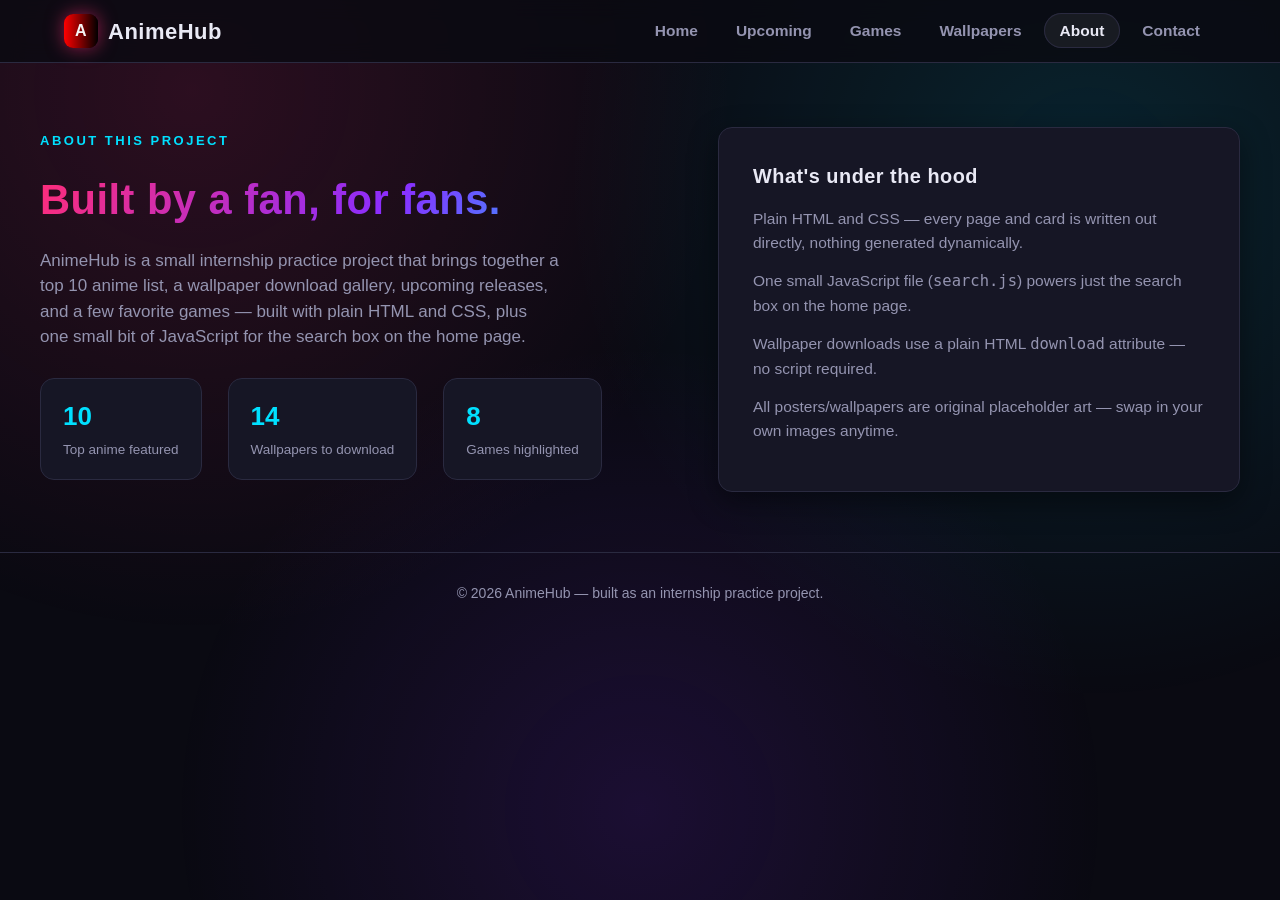
==== about.html @ 557729f9 "Add files via upload" ====
<!DOCTYPE html>
<html lang="en">
<head>
<meta charset="UTF-8">
<meta name="viewport" content="width=device-width, initial-scale=1.0">
<title>About — AnimeHub</title>
<link rel="stylesheet" href="css/style.css">
</head>
<body>

<nav class="navbar">
  <div class="nav-inner">
    <a href="index.html" class="brand"><span class="logo-mark">A</span>AnimeHub</a>
    <ul class="nav-links">
      <li><a href="index.html">Home</a></li>
      <li><a href="upcoming.html">Upcoming</a></li>
      <li><a href="games.html">Games</a></li>
      <li><a href="wallpapers.html">Wallpapers</a></li>
      <li><a href="about.html" class="active">About</a></li>
      <li><a href="contact.html">Contact</a></li>
    </ul>
  </div>
</nav>

<section class="section container" style="padding-top:64px;">
  <div class="about-grid">
    <div>
      <span class="eyebrow">About This Project</span>
      <h1 style="font-size:clamp(1.8rem,4vw,2.6rem);
       background:var(--grad);
        -webkit-background-clip:text;
         background-clip:text;
          color:transparent;
           margin-bottom:16px;">
           Built by a fan, for fans.
      </h1>
      <p style="color:var(--muted);
       font-size:17px;
        max-width:520px;">
        
        AnimeHub is a small internship practice project that brings together a top 10 anime list, a wallpaper
        download gallery, upcoming releases, and a few favorite games — built with plain HTML and CSS, plus
        one small bit of JavaScript for the search box on the home page.
      </p>
      <div class="stat-row">
        <div class="stat"><b>10</b><span>Top anime featured</span></div>
        <div class="stat"><b>14</b><span>Wallpapers to download</span></div>
        <div class="stat"><b>8</b><span>Games highlighted</span></div>
      </div>
    </div>
    <div class="form-card">
      <h3 style="margin-bottom:14px;">What's under the hood</h3>
      <p style="color:var(--muted); font-size:15.5px; 
      margin-bottom:10px;">
      Plain HTML and CSS — every page and card is written out directly, nothing generated dynamically.</p>
      <p style="color:var(--muted); font-size:15.5px;
       margin-bottom:10px;">
       One small JavaScript file (<code>search.js</code>) powers just the search box on the home page.</p>
      <p style="color:var(--muted);
       font-size:15.5px; margin-bottom:10px;">
       Wallpaper downloads use a plain HTML <code>download</code> attribute — no script required.</p>
      <p style="color:var(--muted);
       font-size:15.5px;">
       All posters/wallpapers are original placeholder art — swap in your own images anytime.</p>
    </div>
  </div>
</section>

<footer>
  <div class="container">© 2026 AnimeHub — built as an internship practice project.</div>
</footer>

</body>
</html>
---- css/style.css ----
/* ============================================================
   ANIMEHUB — MAIN STYLESHEET
   ============================================================ */

:root {
  --bg: #0a0a12;
  --bg-soft: #12121e;
  --panel: #161625;
  --line: #2a2a40;
  --text: #e9e9f5;
  --muted: #9494b0;
  --red: #ff2d78;
  --cyan: #00e0ff;
  --purple: #8a2dff;
  --gold: #ffc400;
  --grad: linear-gradient(120deg, var(--red), var(--purple) 55%, var(--cyan));
  --radius: 14px;
  --shadow: 0 10px 30px rgba(0,0,0,.45);
}

* { box-sizing: border-box; }

html { scroll-behavior: smooth; }

body {
  margin: 0;
  background: var(--bg);
  color: var(--text);
  font-family: 'Rajdhani', sans-serif;
  font-size: 17px;
  line-height: 1.5;
  min-height: 100vh;
}

body::before {
  content: "";
  position: fixed;
  inset: 0;
  background:
    radial-gradient(circle at 15% 10%, rgba(255,45,120,.14), transparent 40%),
    radial-gradient(circle at 85% 20%, rgba(0,224,255,.12), transparent 40%),
    radial-gradient(circle at 50% 90%, rgba(138,45,255,.14), transparent 45%);
  pointer-events: none;
  z-index: 0;
}

h1, h2, h3, .brand, .logo-mark {
  font-family: 'Orbitron', sans-serif;
  letter-spacing: .5px;
  margin: 0;
}

a { color: inherit; text-decoration: none; }

img { max-width: 100%; display: block; }

.container {
  max-width: 1200px;
  margin: 0 auto;
  padding: 0 24px;
  position: relative;
  z-index: 1;
}

/* ---------------- Focus visibility ---------------- */
a:focus-visible, button:focus-visible, input:focus-visible {
  outline: 2px solid var(--cyan);
  outline-offset: 3px;
}

@media (prefers-reduced-motion: reduce) {
  *, *::before, *::after { animation-duration: .001ms !important; transition-duration: .001ms !important; }
}

/* ---------------- Navbar ---------------- */
.navbar {
  position: sticky;
  top: 0;
  z-index: 50;
  background: rgba(10,10,18,.82);
  backdrop-filter: blur(10px);
  border-bottom: 1px solid var(--line);
}

.nav-inner {
  display: flex;
  align-items: center;
  justify-content: space-between;
  padding: 14px 24px;
  max-width: 1200px;
  margin: 0 auto;
}

.brand {
  display: flex;
  align-items: center;
  gap: 10px;
  font-size: 22px;
  font-weight: 900;
  color: var(--text);
}

.logo-mark {
  width: 34px; height: 34px;
  border-radius: 9px;
  background: linear-gradient(90deg,red , black);
  display: flex; align-items: center; justify-content: center;
  font-size: 16px;
  color:whitesmoke;
  box-shadow: 0 0 18px rgba(255,45,120,.55);
}

.nav-links {
  display: flex;
  gap: 6px;
  list-style: none;
  margin: 0; padding: 0;
}

.nav-links a {
  padding: 9px 16px;
  border-radius: 999px;
  font-weight: 600;
  font-size: 15.5px;
  color: var(--muted);
  transition: color .2s ease, background .2s ease;
}

.nav-links a:hover, .nav-links a.active {
  color: var(--text);
  background: rgba(255,255,255,.06);
}

.nav-links a.active { box-shadow: inset 0 0 0 1px var(--line); }

/* No JS needed for mobile — the nav just wraps onto a second line */
@media (max-width: 820px) {
  .nav-inner { flex-wrap: wrap; row-gap: 10px; }
  .nav-links { flex-wrap: wrap; justify-content: center; width: 100%; }
}

/* ---------------- Buttons ---------------- */
.btn {
  display: inline-flex;
  align-items: center;
  gap: 8px;
  padding: 12px 24px;
  border-radius: 999px;
  border: none;
  font-family: 'Rajdhani', sans-serif;
  font-weight: 700;
  font-size: 16px;
  letter-spacing: .3px;
  cursor: pointer;
  transition: transform .18s ease, box-shadow .18s ease;
}

.btn-primary {
  background: linear-gradient(90deg, #ff2d78, #8a2dff);
  background-size: 200% 200%;
  color: #0a0a12;
  box-shadow: 0 8px 24px rgba(255,45,120,.35);
}
.btn-primary:hover { transform: translateY(-2px); box-shadow: 0 12px 30px rgba(0,224,255,.4);  }


/* ---------------- Hero ---------------- */
.main {
  padding: 84px 0 56px;
  text-align: center;
  position: relative;
  z-index: 1;
}

.eyebrow {
  display: inline-block;
  font-size: 13px;
  letter-spacing: 2.5px;
  text-transform: uppercase;
  color: var(--cyan);
  font-weight: 700;
  margin-bottom: 18px;
}

.main h1 {
  font-size: 3.5rem;
  font-weight: 900;
  line-height: 1.05;
  background: linear-gradient(90deg, #ff2d78, #8a2dff);
  -webkit-background-clip: text;
  background-clip: text;
  color: transparent;
  margin-bottom: 18px;
}

.main p {
  color: var(--muted);
  max-width: 560px;
  margin: 0 auto 34px;
  font-size: 18px;
}

/* ---------------- Search ---------------- */
.search-wrap {
  max-width: 560px;
  margin: 0 auto 12px;
  display: flex;
  gap: 10px;
  background: var(--panel);
  border: 1px solid var(--line);
  padding: 8px;
  border-radius: 999px;
  box-shadow: var(--shadow);
}

.search-wrap input {
  flex: 1;
  background: transparent;
  border: none;
  color: var(--text);
  font-family: 'Rajdhani', sans-serif;
  font-size: 16px;
  padding: 10px 16px;
}
.search-wrap input:focus { outline: none; }
.search-wrap input::placeholder { color: var(--muted); }

.search-wrap button {
  background: linear-gradient(90deg, #ff2d78, #8a2dff);
  border: none;
  color: #0a0a12;
  border-radius: 999px;
  width: 44px; height: 44px;
  font-size: 17px;
  cursor: pointer;
  flex-shrink: 0;
}

.search-hint { text-align: center; color: var(--muted); font-size: 14px; min-height: 20px; margin-bottom: 20px; }

/* ---------------- Section headers ---------------- */
.section {
  padding: 60px 0;
  position: relative;
  z-index: 1;
}

.section-head {
  display: flex;
  align-items: flex-end;
  justify-content: space-between;
  gap: 20px;
  margin-bottom: 30px;
  flex-wrap: wrap;
}

.section-head h2 {
  font-size: 2rem;
  font-weight: 800;
}

.section-head .num {
  color: var(--pink);
  margin-right: 10px;
}

.section-sub { color: var(--muted); max-width: 480px; }

/* ---------------- Card grid ---------------- */
.grid {
  display: grid;
  grid-template-columns: repeat(4, 1fr);
  gap: 22px;
}

.card {
  background: var(--panel);
  border: 1px solid var(--line);
  border-radius: var(--radius);
  overflow: hidden;
  position: relative;
  transition: transform .28s ease, box-shadow .28s ease, border-color .28s ease;
  display: flex;
  flex-direction: column;
}


.card:hover {
  transform: translateY(-6px);
  box-shadow: 0 16px 34px rgba(0,0,0,.5);
}
.card:hover::before { opacity: 1; }

.card .rank {
  position: absolute;
  top: 10px; left: 10px;
  font-family: 'Orbitron', sans-serif;
  font-size: 13px;
  font-weight: 800;
  background: rgba(10,10,18,.75);
  border: 1px solid var(--line);
  padding: 4px 9px;
  border-radius: 999px;
  color: var(--gold);
  z-index: 2;
}

.card .poster-wrap { height: 320px; 
  overflow: hidden;
   background: #000; }
.card .poster-wrap img { width: 100%;
                          height: 100%;
                            object-fit: cover;
                              transition: transform .4s ease;
 }
.card:hover .poster-wrap img { transform: scale(1.06); }

.card .info { padding: 14px 16px 16px; flex: 1; display: flex; flex-direction: column; gap: 6px; }
.card .info h3 { font-size: 17px; font-weight: 700; line-height: 1.25; }
.card .meta { display: flex; justify-content: space-between; font-size: 13.5px; color: var(--muted); }
.card .meta .rating { color: var(--gold); font-weight: 700; }

/* game / upcoming card variants reuse .card */
.card p.desc { font-size: 14px; color: var(--muted); margin: 4px 0 0; }

/* ---------------- Wallpapers ---------------- */
.wall-card { position: relative;
   border-radius: var(--radius);
    overflow: hidden; border:
     1px solid var(--line);
      background: #000; }
.wall-card img {
   height: 220px; 
   object-fit: cover;
    width: 100%; 
    transition: transform .4s ease;
  }
.wall-card:hover img {
   transform: scale(1.08); 
  }
.wall-overlay {
  position: absolute;
  inset: 0;
  background: linear-gradient(to top, rgba(0,0,0,.85), transparent 55%);
  display: flex;
   align-items: flex-end;
    justify-content: space-between;
  padding: 14px;
  opacity: 0; transition: opacity .25s ease;
}
.wall-card:hover .wall-overlay { opacity: 1; }
.wall-overlay span {
   font-weight: 700;
    font-family: 'Orbitron', sans-serif;
     font-size: 13px; }
.dl-btn {
  display: inline-block;
  background: linear-gradient(90deg, #ff2d78, #8a2dff);
  color: #0a0a12;
  border: none;
  border-radius: 8px;
  padding: 7px 12px;
  font-weight: 700;
  font-size: 13px;
  cursor: pointer;
}

/* ---------------- Forms ---------------- */
.form-card {
  background: var(--panel);
  border: 1px solid var(--line);
  border-radius: var(--radius);
  padding: 34px;
  max-width: 560px;
  margin: 0 auto;
  box-shadow: var(--shadow);
}
.field { margin-bottom: 18px;
   display: flex;
    flex-direction: column;
     gap: 6px; }
.field label { font-size: 14px;
    color: var(--muted);
    font-weight: 600; 
  }
.field input, .field textarea {
  background: var(--bg-soft);
  border: 1px solid var(--line);
  border-radius: 8px;
  padding: 12px 14px;
  color: var(--text);
  font-family: 'Rajdhani', sans-serif;
  font-size: 15.5px;
  resize: vertical;
}
.field input:focus, .field textarea:focus { outline: none; border-color: var(--cyan); }
.form-msg { margin-top: 14px; font-size: 14.5px; min-height: 20px; }
.form-msg.ok { color: #4ee1a0; }
.form-msg.err { color: #ff6b8b; }

/* ---------------- About page ---------------- */
.about-grid { display: grid; grid-template-columns: 1.1fr .9fr; gap: 40px; align-items: start; }
@media (max-width: 800px) { .about-grid { grid-template-columns: 1fr; } }
.stat-row { display: flex; gap: 26px; flex-wrap: wrap; margin-top: 28px; }
.stat { background: var(--panel); border: 1px solid var(--line); border-radius: var(--radius); padding: 18px 22px; min-width: 130px; }
.stat b { display: block; font-family: 'Orbitron', sans-serif; font-size: 26px; color: var(--cyan); }
.stat span { color: var(--muted); font-size: 13.5px; }

/* ---------------- Detail page ---------------- */
.detail-hero {
  display: grid;
  grid-template-columns: 320px 1fr;
  gap: 40px;
  align-items: start;
  padding: 50px 0;
}
@media (max-width: 760px) { .detail-hero { grid-template-columns: 1fr; } }
.detail-hero .poster-wrap { border-radius: var(--radius); overflow: hidden; border: 1px solid var(--line); box-shadow: var(--shadow); }
.detail-hero .tags { display: flex; gap: 10px; flex-wrap: wrap; margin: 14px 0 18px; }
.tag { border: 1px solid var(--line); padding: 6px 14px; border-radius: 999px; font-size: 13.5px; color: var(--muted); }
.detail-hero h1 { font-size: clamp(1.8rem, 4vw, 2.6rem); margin-bottom: 8px; }
.detail-hero .synopsis { color: var(--text); opacity: .9; max-width: 620px; margin: 18px 0; font-size: 17px; }

/* ---------------- Footer ---------------- */
footer {
  border-top: 1px solid var(--line);
  padding: 30px 0;
  color: var(--muted);
  font-size: 14px;
  text-align: center;
  position: relative;
  z-index: 1;
}

.back-link { display: inline-flex; align-items: center; gap: 6px; color: var(--cyan); font-weight: 600; margin-bottom: 20px; }
.back-link:hover { text-decoration: underline; }

.not-found { text-align: center; padding: 80px 0; color: var(--muted); }
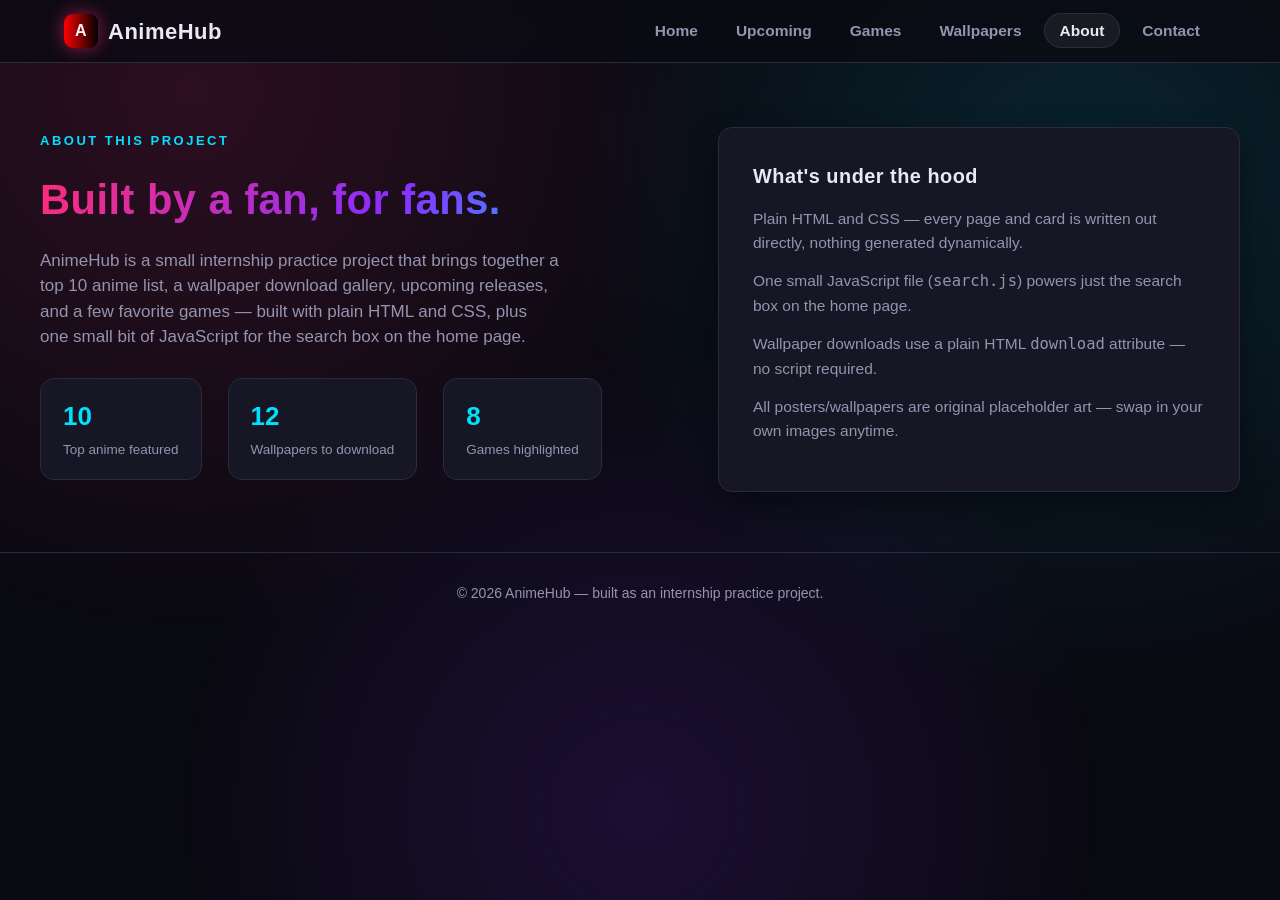
==== commit f6f7e380: "Update wallpaper count from 14 to 12" ====
--- a/about.html
+++ b/about.html
@@ -44,7 +44,7 @@
       </p>
       <div class="stat-row">
         <div class="stat"><b>10</b><span>Top anime featured</span></div>
-        <div class="stat"><b>14</b><span>Wallpapers to download</span></div>
+        <div class="stat"><b>12</b><span>Wallpapers to download</span></div>
         <div class="stat"><b>8</b><span>Games highlighted</span></div>
       </div>
     </div>
